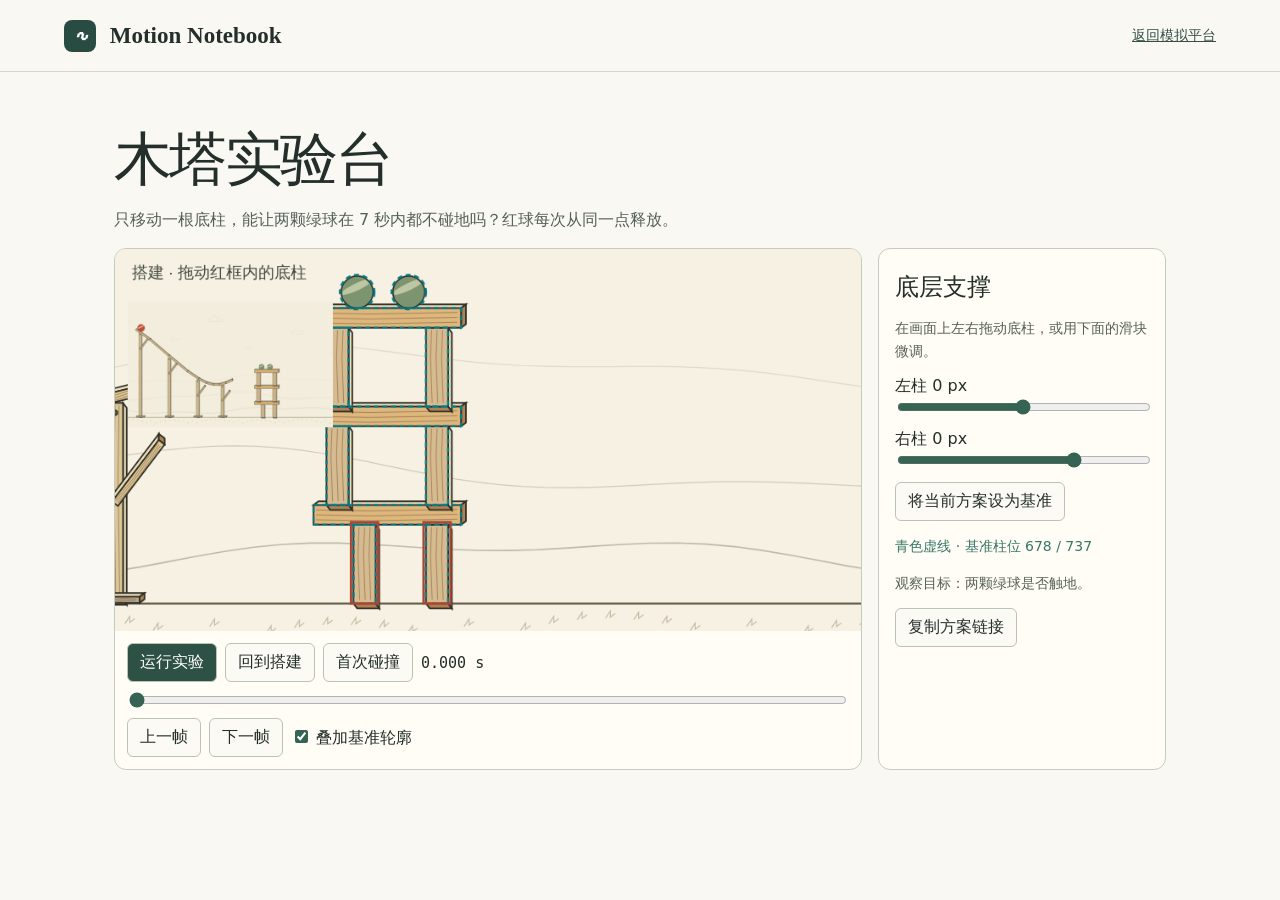
==== tower.html @ 4787ecf0 "Add draggable tower workbench with collision-aligned comparison and frame review" ====
<!doctype html><html lang="zh-CN"><meta charset="utf-8"><meta name="viewport" content="width=device-width,initial-scale=1"><title>木塔实验台 · Motion Notebook</title><link rel="stylesheet" href="style.css">
<style>
main{max-width:1180px}h1{font-size:clamp(34px,5vw,58px)}.bench{display:grid;grid-template-columns:minmax(0,2.6fr) minmax(215px,1fr);gap:16px}.panel{border:1px solid #c6cbbf;border-radius:12px;background:#fffdf5;padding:16px}.surface{padding:0;overflow:hidden}.tools{display:flex;align-items:center;gap:8px;flex-wrap:wrap;padding:12px}.tools input{width:100%}#world{touch-action:none}.primary{background:#2e5146;color:white}.settings label{display:block;margin:14px 0}.settings input[type=range]{display:block;width:100%}#readout{font:15px monospace}h2{margin:6px 0 12px}.settings p{font-size:14px}.legend{color:#377669}#note{min-height:1.5em}#shareurl{width:100%}@media(max-width:760px){.bench{grid-template-columns:1fr}}
</style>
<header><b><i>∿</i> Motion Notebook</b><a href="./index.html">返回模拟平台</a></header><main><h1>木塔实验台</h1><p>只移动一根底柱，能让两颗绿球在 7 秒内都不碰地吗？红球每次从同一点释放。</p>
<div class="bench"><div class="panel surface"><canvas width="880" height="450" id="world" aria-label="木塔与两根可水平拖动的底柱，亦可用位置滑块操作"></canvas>
<div class="tools"><button id="run" class="primary">运行实验</button><button id="edit">回到搭建</button><button id="hit">首次碰撞</button><output id="readout"></output><input id="timeline" type="range" min="0" max="840" value="0" step="1" aria-label="逐帧时间轴"><button id="back">上一帧</button><button id="next">下一帧</button><label><input type="checkbox" id="ghost" checked style="width:auto"> 叠加基准轮廓</label></div></div>
<div class="panel settings"><h2>底层支撑</h2><p>在画面上左右拖动底柱，或用下面的滑块微调。</p><label>左柱 <output id="leftVal"></output><input id="left" type="range" min="640" max="753"></label><label>右柱 <output id="rightVal"></output><input id="right" type="range" min="640" max="753"></label>
<button id="pin">将当前方案设为基准</button><p class="legend" id="basis"></p><p id="result"></p><button id="share">复制方案链接</button><input hidden readonly id="shareurl" aria-label="方案链接"><p id="note" role="status"></p></div></div></main>
<script src="vendor/matter.min.js"></script><script type="module" src="tower.mjs"></script></html>
---- style.css ----
*{box-sizing:border-box}body{margin:0;background:#f9f8f3;color:#242e2b;font:16px system-ui,sans-serif}header{height:72px;padding:0 max(5vw,24px);border-bottom:1px solid #d4d6cb;display:flex;align-items:center;justify-content:space-between}header b{font: bold 23px Georgia}header i{display:inline-grid;place-items:center;background:#294c42;color:#fff;width:32px;height:32px;border-radius:8px;margin-right:8px}a{color:#355047;font-size:14px}main{max-width:1380px;margin:auto;padding:36px 5vw}button,select{font:inherit;color:inherit;cursor:pointer}nav{display:flex;gap:6px}.tab{border:1px solid #c7cec4;border-radius:30px;padding:7px 16px;background:transparent;font-size:14px}.active,#play,#record{background:#2e5146;color:white}h1{font:normal clamp(38px,5vw,74px)/1.05 Georgia,serif;letter-spacing:-.045em;margin:22px 0 10px}p{color:#556058;line-height:1.6}#intro{margin:0 0 25px}.studio{display:grid;grid-template-columns:minmax(0,1fr) minmax(245px,28%);gap:20px}article,aside{border:1px solid #c6cbbf;border-radius:12px;overflow:hidden;background:#fffef8}canvas{width:100%;display:block}button,select{background:#fbfaf4;border:1px solid #b9c3b6;border-radius:6px;padding:8px 12px}button:hover{filter:brightness(.94)}.transport{display:flex;align-items:center;gap:8px;border-top:1px solid #c6cbbf;padding:12px;flex-wrap:wrap}.transport label{font-size:13px}.transport output{margin-left:auto;font:14px monospace}aside{padding:20px}h2{font:normal 24px Georgia;margin:0 0 20px}.param{display:block;margin:18px 0}.param span{display:flex;justify-content:space-between;font-size:14px}.param output{font-family:monospace;color:#98603e}.param input{width:100%;margin:12px 0 0}input{accent-color:#356354}hr{border:0;border-top:1px solid #d7dacd;margin:19px 0}.check{display:block;font-size:14px;margin:10px 0}#record{width:100%}small{display:block;color:#647168;margin-top:9px;line-height:1.45}button:disabled{cursor:default;opacity:.6}.notes{display:flex;align-items:baseline;gap:30px;border-top:1px solid #c7cec4;margin:26px 0;padding-top:18px}.notes h2{white-space:nowrap}.notes p{margin:0;max-width:860px}@media(max-width:780px){main{padding:22px 4vw}.studio{grid-template-columns:1fr}header{height:54px}.notes{display:block}.notes h2{margin-bottom:5px}}
article{align-self:start;background:#e5e6db}canvas.portrait{width:auto;height:min(65vh,720px);max-width:100%;max-height:177.77vw;margin:auto}.transport{background:#fffef8}.layout{display:flex;align-items:center;justify-content:space-between;gap:6px;font-size:14px}.layout select{font-size:14px}.check[hidden]{display:none}#record{margin-top:12px}aside{align-self:start}
nav{flex-wrap:wrap}
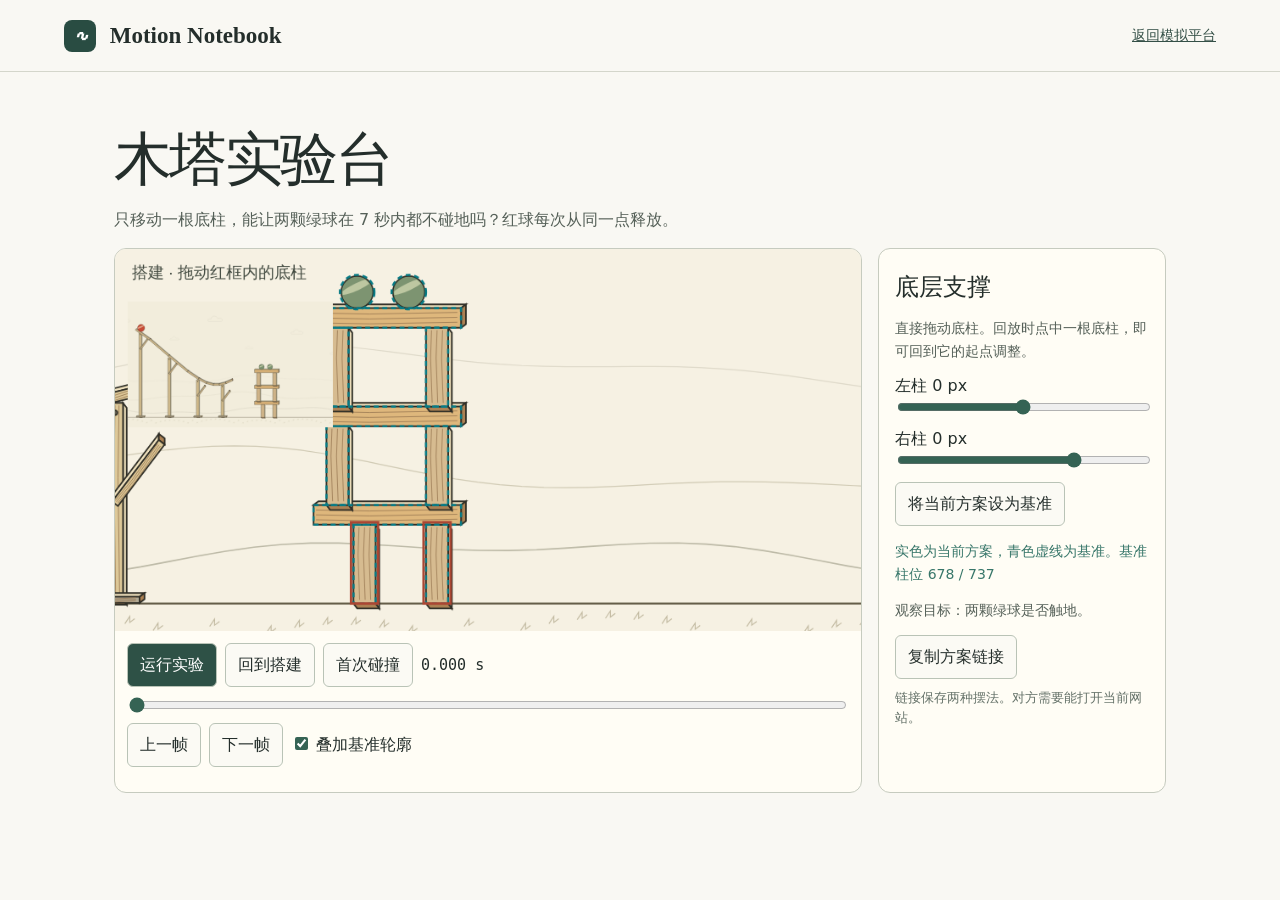
==== commit c5cb3643: "Connect tower film to editing, improve touch selection and explain outcomes" ====
--- a/tower.html
+++ b/tower.html
@@ -1,10 +1,10 @@
 <!doctype html><html lang="zh-CN"><meta charset="utf-8"><meta name="viewport" content="width=device-width,initial-scale=1"><title>木塔实验台 · Motion Notebook</title><link rel="stylesheet" href="style.css">
 <style>
-main{max-width:1180px}h1{font-size:clamp(34px,5vw,58px)}.bench{display:grid;grid-template-columns:minmax(0,2.6fr) minmax(215px,1fr);gap:16px}.panel{border:1px solid #c6cbbf;border-radius:12px;background:#fffdf5;padding:16px}.surface{padding:0;overflow:hidden}.tools{display:flex;align-items:center;gap:8px;flex-wrap:wrap;padding:12px}.tools input{width:100%}#world{touch-action:none}.primary{background:#2e5146;color:white}.settings label{display:block;margin:14px 0}.settings input[type=range]{display:block;width:100%}#readout{font:15px monospace}h2{margin:6px 0 12px}.settings p{font-size:14px}.legend{color:#377669}#note{min-height:1.5em}#shareurl{width:100%}@media(max-width:760px){.bench{grid-template-columns:1fr}}
+main{max-width:1180px}h1{font-size:clamp(34px,5vw,58px)}.bench{display:grid;grid-template-columns:minmax(0,2.6fr) minmax(215px,1fr);gap:16px}.panel{border:1px solid #c6cbbf;border-radius:12px;background:#fffdf5;padding:16px}.surface{padding:0;overflow:hidden}.tools{display:flex;align-items:center;gap:8px;flex-wrap:wrap;padding:12px}.tools input{width:100%}#world{touch-action:none}#eventJump{border-color:#458379;color:#245c52;background:#eef6f0}.tools button,.settings button{min-height:44px}.primary{background:#2e5146;color:white}.settings label{display:block;margin:14px 0}.settings input[type=range]{display:block;width:100%}#readout{font:15px monospace}h2{margin:6px 0 12px}.settings p{font-size:14px}.legend{color:#377669}#note{min-height:1.5em}#shareurl{width:100%}@media(max-width:760px){.bench{grid-template-columns:1fr}}
 </style>
-<header><b><i>∿</i> Motion Notebook</b><a href="./index.html">返回模拟平台</a></header><main><h1>木塔实验台</h1><p>只移动一根底柱，能让两颗绿球在 7 秒内都不碰地吗？红球每次从同一点释放。</p>
+<header><b><i>∿</i> Motion Notebook</b><a href="./index.html">返回模拟平台</a></header><main><h1>木塔实验台</h1><p><span id="task">只移动一根底柱，能让两颗绿球在 7 秒内都不碰地吗？红球每次从同一点释放。</span></p>
 <div class="bench"><div class="panel surface"><canvas width="880" height="450" id="world" aria-label="木塔与两根可水平拖动的底柱，亦可用位置滑块操作"></canvas>
-<div class="tools"><button id="run" class="primary">运行实验</button><button id="edit">回到搭建</button><button id="hit">首次碰撞</button><output id="readout"></output><input id="timeline" type="range" min="0" max="840" value="0" step="1" aria-label="逐帧时间轴"><button id="back">上一帧</button><button id="next">下一帧</button><label><input type="checkbox" id="ghost" checked style="width:auto"> 叠加基准轮廓</label></div></div>
-<div class="panel settings"><h2>底层支撑</h2><p>在画面上左右拖动底柱，或用下面的滑块微调。</p><label>左柱 <output id="leftVal"></output><input id="left" type="range" min="640" max="753"></label><label>右柱 <output id="rightVal"></output><input id="right" type="range" min="640" max="753"></label>
-<button id="pin">将当前方案设为基准</button><p class="legend" id="basis"></p><p id="result"></p><button id="share">复制方案链接</button><input hidden readonly id="shareurl" aria-label="方案链接"><p id="note" role="status"></p></div></div></main>
+<div class="tools"><button id="eventJump" hidden></button><button id="run" class="primary">运行实验</button><button id="edit">回到搭建</button><button id="hit">首次碰撞</button><output id="readout"></output><input id="timeline" type="range" min="0" max="840" value="0" step="1" aria-label="逐帧时间轴"><button id="back">上一帧</button><button id="next">下一帧</button><label><input type="checkbox" id="ghost" checked style="width:auto"> 叠加基准轮廓</label></div></div>
+<div class="panel settings"><h2>底层支撑</h2><p>直接拖动底柱。回放时点中一根底柱，即可回到它的起点调整。</p><label>左柱 <output id="leftVal"></output><input id="left" type="range" min="640" max="753"></label><label>右柱 <output id="rightVal"></output><input id="right" type="range" min="640" max="753"></label>
+<button id="pin">将当前方案设为基准</button><p class="legend" id="basis"></p><p id="result"></p><button id="share">复制方案链接</button><small id="scope"></small><input hidden readonly id="shareurl" aria-label="方案链接"><p id="note" role="status"></p></div></div></main>
 <script src="vendor/matter.min.js"></script><script type="module" src="tower.mjs"></script></html>
--- a/style.css
+++ b/style.css
@@ -1,3 +1,5 @@
 *{box-sizing:border-box}body{margin:0;background:#f9f8f3;color:#242e2b;font:16px system-ui,sans-serif}header{height:72px;padding:0 max(5vw,24px);border-bottom:1px solid #d4d6cb;display:flex;align-items:center;justify-content:space-between}header b{font: bold 23px Georgia}header i{display:inline-grid;place-items:center;background:#294c42;color:#fff;width:32px;height:32px;border-radius:8px;margin-right:8px}a{color:#355047;font-size:14px}main{max-width:1380px;margin:auto;padding:36px 5vw}button,select{font:inherit;color:inherit;cursor:pointer}nav{display:flex;gap:6px}.tab{border:1px solid #c7cec4;border-radius:30px;padding:7px 16px;background:transparent;font-size:14px}.active,#play,#record{background:#2e5146;color:white}h1{font:normal clamp(38px,5vw,74px)/1.05 Georgia,serif;letter-spacing:-.045em;margin:22px 0 10px}p{color:#556058;line-height:1.6}#intro{margin:0 0 25px}.studio{display:grid;grid-template-columns:minmax(0,1fr) minmax(245px,28%);gap:20px}article,aside{border:1px solid #c6cbbf;border-radius:12px;overflow:hidden;background:#fffef8}canvas{width:100%;display:block}button,select{background:#fbfaf4;border:1px solid #b9c3b6;border-radius:6px;padding:8px 12px}button:hover{filter:brightness(.94)}.transport{display:flex;align-items:center;gap:8px;border-top:1px solid #c6cbbf;padding:12px;flex-wrap:wrap}.transport label{font-size:13px}.transport output{margin-left:auto;font:14px monospace}aside{padding:20px}h2{font:normal 24px Georgia;margin:0 0 20px}.param{display:block;margin:18px 0}.param span{display:flex;justify-content:space-between;font-size:14px}.param output{font-family:monospace;color:#98603e}.param input{width:100%;margin:12px 0 0}input{accent-color:#356354}hr{border:0;border-top:1px solid #d7dacd;margin:19px 0}.check{display:block;font-size:14px;margin:10px 0}#record{width:100%}small{display:block;color:#647168;margin-top:9px;line-height:1.45}button:disabled{cursor:default;opacity:.6}.notes{display:flex;align-items:baseline;gap:30px;border-top:1px solid #c7cec4;margin:26px 0;padding-top:18px}.notes h2{white-space:nowrap}.notes p{margin:0;max-width:860px}@media(max-width:780px){main{padding:22px 4vw}.studio{grid-template-columns:1fr}header{height:54px}.notes{display:block}.notes h2{margin-bottom:5px}}
 article{align-self:start;background:#e5e6db}canvas.portrait{width:auto;height:min(65vh,720px);max-width:100%;max-height:177.77vw;margin:auto}.transport{background:#fffef8}.layout{display:flex;align-items:center;justify-content:space-between;gap:6px;font-size:14px}.layout select{font-size:14px}.check[hidden]{display:none}#record{margin-top:12px}aside{align-self:start}
 nav{flex-wrap:wrap}
+
+#towerEntry{background:#fffdf5;padding:10px 16px;display:flex;align-items:center;gap:18px;flex-wrap:wrap}#towerEntry[hidden]{display:none}#buildTower{display:inline-block;border-radius:6px;background:#2e5146;color:white;text-decoration:none;padding:12px 18px;font-weight:600}
